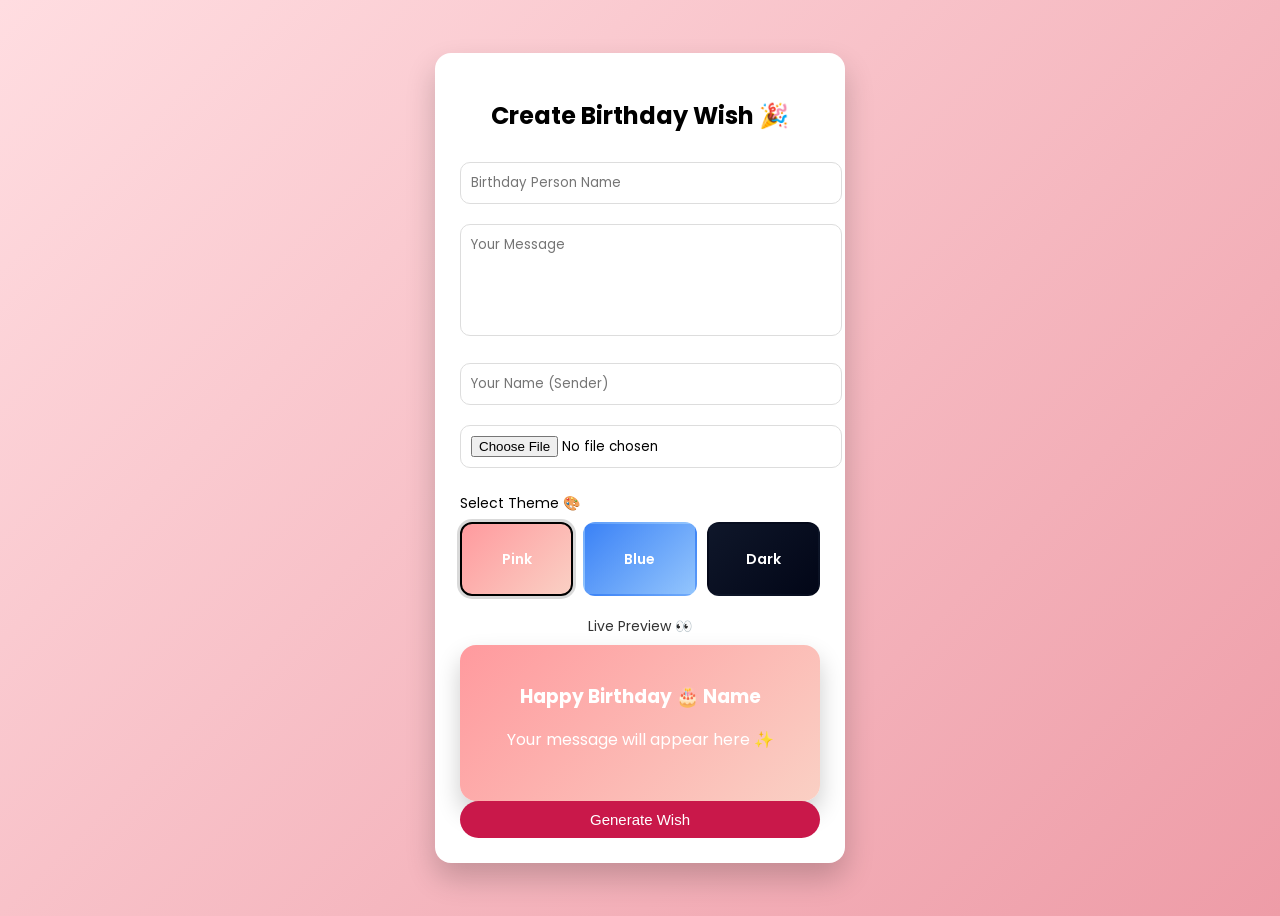
==== create.html @ 741cf22c "inital code" ====
<!DOCTYPE html>
<html lang="en">
<head>
<meta charset="UTF-8">
<title>Create Birthday Wish</title>
<meta name="viewport" content="width=device-width, initial-scale=1.0">
<link rel="stylesheet" href="css/create.css">
<link href="https://fonts.googleapis.com/css2?family=Poppins:wght@400;600&display=swap" rel="stylesheet">
</head>

<body>
<div class="form-box">
  <h2>Create Birthday Wish 🎉</h2>

  <input type="text" id="name" placeholder="Birthday Person Name" oninput="updatePreview()">
  <textarea id="msg" placeholder="Your Message" oninput="updatePreview()"></textarea>
  <input type="text" id="sender" placeholder="Your Name (Sender)">
  <input type="file" id="photo" accept="image/*">

  <div class="theme-section">
    <p>Select Theme 🎨</p>
    <div class="theme-cards">
      <div class="theme-card pink active" onclick="selectTheme('pink', this)">Pink</div>
      <div class="theme-card blue" onclick="selectTheme('blue', this)">Blue</div>
      <div class="theme-card dark" onclick="selectTheme('dark', this)">Dark</div>
    </div>
  </div>

  <div class="preview-box">
    <p class="preview-title">Live Preview 👀</p>
    <div class="preview-card pink" id="previewCard">
      <h3 id="previewName">Happy Birthday 🎂 Name</h3>
      <p id="previewMsg">Your message will appear here ✨</p>
    </div>
  </div>

  <button onclick="go()">Generate Wish</button>
</div>

<input type="hidden" id="themeInput" value="pink">

<script src="js/create.js"></script>
</body>
</html>
---- css/create.css ----
body{
  min-height:100vh;
  background:linear-gradient(135deg,#ffdde1,#ee9ca7);
  display:flex;
  align-items:center;
  justify-content:center;
  font-family:'Poppins',sans-serif;
}

.form-box{
  background:#fff;
  padding:25px;
  border-radius:16px;
  width:90%;
  max-width:360px;
  box-shadow:0 15px 30px rgba(0,0,0,.2);
  text-align:center;
}

input,
textarea{
  width:100%;
  margin:10px 0;
  padding:10px;
  border-radius:10px;
  border:1px solid #ddd;
  font-family:'Poppins',sans-serif;
}

textarea{
  resize:none;
  min-height:90px;
}

button{
  width:100%;
  padding:10px;
  border:none;
  border-radius:20px;
  background:#c9184a;
  color:#fff;
  cursor:pointer;
  font-size:15px;
  transition:0.3s;
}

button:hover{
  opacity:0.9;
}

/* THEME SECTION */
.theme-section{
  margin:15px 0;
  text-align:left;
}

.theme-section p{
  font-size:14px;
  margin-bottom:8px;
}

.theme-cards{
  display:flex;
  gap:10px;
}

.theme-card{
  flex:1;
  height:70px;
  border-radius:12px;
  display:flex;
  align-items:center;
  justify-content:center;
  cursor:pointer;
  color:#fff;
  font-weight:600;
  font-size:14px;
  border:2px solid transparent;
  transition:0.3s;
}

/* THEMES */
.theme-card.pink{
  background:linear-gradient(135deg,#ff9a9e,#fad0c4);
}

.theme-card.blue{
  background:linear-gradient(135deg,#3b82f6,#93c5fd);
}

.theme-card.dark{
  background:linear-gradient(135deg,#0f172a,#020617);
}

/* ACTIVE THEME */
.theme-card.active{
  border-color:#000;
  box-shadow:0 0 0 3px rgba(0,0,0,0.15);
}

/* PREVIEW */
.preview-box{
  margin-top:20px;
  text-align:center;
}

.preview-title{
  font-size:14px;
  margin-bottom:8px;
  color:#333;
}

.preview-card{
  border-radius:16px;
  padding:18px;
  color:#fff;
  min-height:120px;
  transition:0.3s;
  box-shadow:0 12px 25px rgba(0,0,0,0.2);
}

.preview-card h3{
  margin-bottom:8px;
}

/* PREVIEW THEMES */
.preview-card.pink{
  background:linear-gradient(135deg,#ff9a9e,#fad0c4);
}

.preview-card.blue{
  background:linear-gradient(135deg,#3b82f6,#93c5fd);
}

.preview-card.dark{
  background:linear-gradient(135deg,#0f172a,#020617);
}
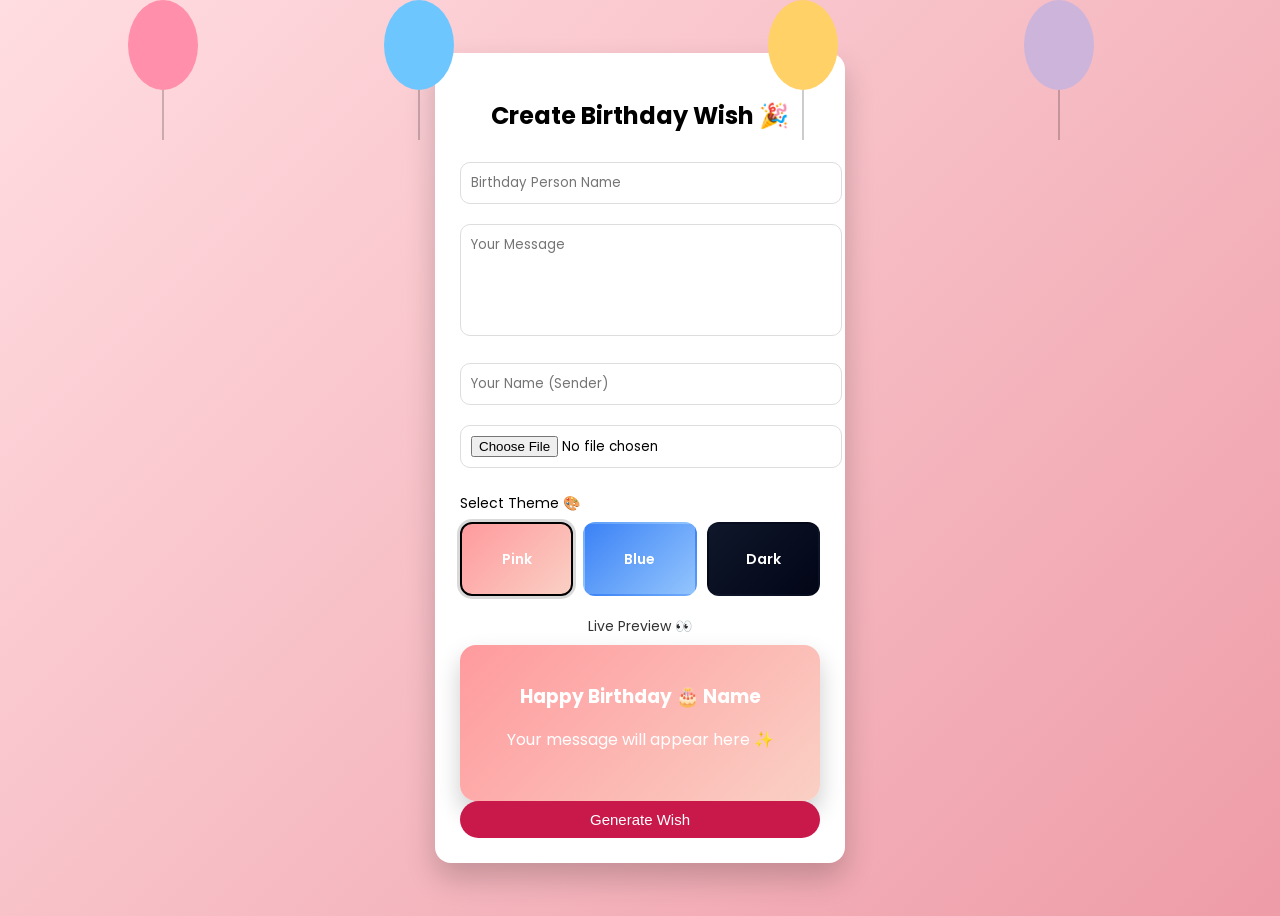
==== commit 6f9cb0cc: "add a page and updates" ====
--- a/create.html
+++ b/create.html
@@ -9,6 +9,15 @@
 </head>
 
 <body>
+
+<!-- Balloons bg part -->
+<div class="balloons">
+  <span class="balloon pink"></span>
+  <span class="balloon blue"></span>
+  <span class="balloon yellow"></span>
+  <span class="balloon purple"></span>
+</div>
+
 <div class="form-box">
   <h2>Create Birthday Wish 🎉</h2>
 
--- a/css/create.css
+++ b/css/create.css
@@ -135,3 +135,49 @@
 .preview-card.dark{
   background:linear-gradient(135deg,#0f172a,#020617);
 }
+
+/* bg bolloms */
+.balloons {
+  position: fixed;
+  inset: 0;
+  pointer-events: none;
+  z-index: 0;
+}
+
+.balloon {
+  position: absolute;
+  width: 70px;
+  height: 90px;
+  border-radius: 50%;
+  animation: floatUp 8s linear infinite;
+}
+
+.balloon::after {
+  content: "";
+  position: absolute;
+  width: 2px;
+  height: 50px;
+  background: rgba(0,0,0,0.2);
+  bottom: -50px;
+  left: 50%;
+  transform: translateX(-50%);
+}
+
+/* COLORS */
+.balloon.pink { background:#ff8fab; left:10%; animation-delay:0s; }
+.balloon.blue { background:#6ec6ff; left:30%; animation-delay:2s; }
+.balloon.yellow { background:#ffd166; left:60%; animation-delay:4s; }
+.balloon.purple { background:#cdb4db; left:80%; animation-delay:1s; }
+
+/* FLOAT ANIMATION */
+@keyframes floatUp {
+  0% {
+    bottom: -120px;
+    transform: translateX(0);
+  }
+  100% {
+    bottom: 110%;
+    transform: translateX(-20px);
+  }
+}
+
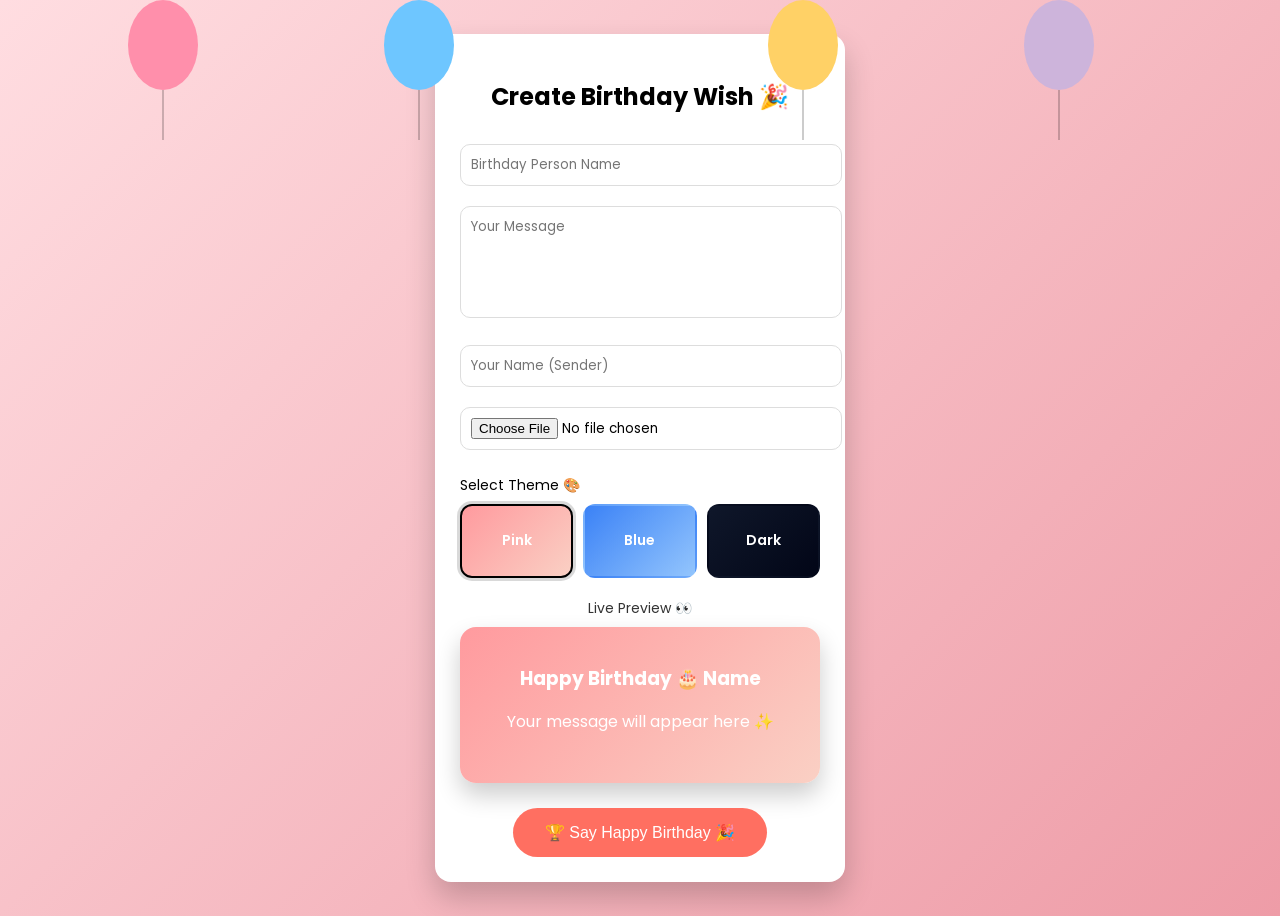
==== commit 9d80f20d: "Stop tracking .DS_Store" ====
--- a/create.html
+++ b/create.html
@@ -43,7 +43,7 @@
     </div>
   </div>
 
-  <button onclick="go()">Generate Wish</button>
+  <button onclick="go()">🏆 Say Happy Birthday 🎉</button>
 </div>
 
 <input type="hidden" id="themeInput" value="pink">
--- a/css/create.css
+++ b/css/create.css
@@ -32,22 +32,22 @@
   min-height:90px;
 }
 
-button{
-  width:100%;
-  padding:10px;
-  border:none;
-  border-radius:20px;
-  background:#c9184a;
-  color:#fff;
-  cursor:pointer;
-  font-size:15px;
-  transition:0.3s;
+button {
+  margin-top: 25px;
+  padding: 15px 32px;
+  font-size: 1rem;
+  border: none;
+  border-radius: 30px;
+  background: #ff6f61;
+  color: white;
+  cursor: pointer;
+  transition: all 0.25s ease;
 }
 
-button:hover{
-  opacity:0.9;
+button:hover {
+  transform: translateY(-3px);
+  box-shadow: 0 10px 25px rgba(0, 0, 0, 0.25);
 }
-
 /* THEME SECTION */
 .theme-section{
   margin:15px 0;
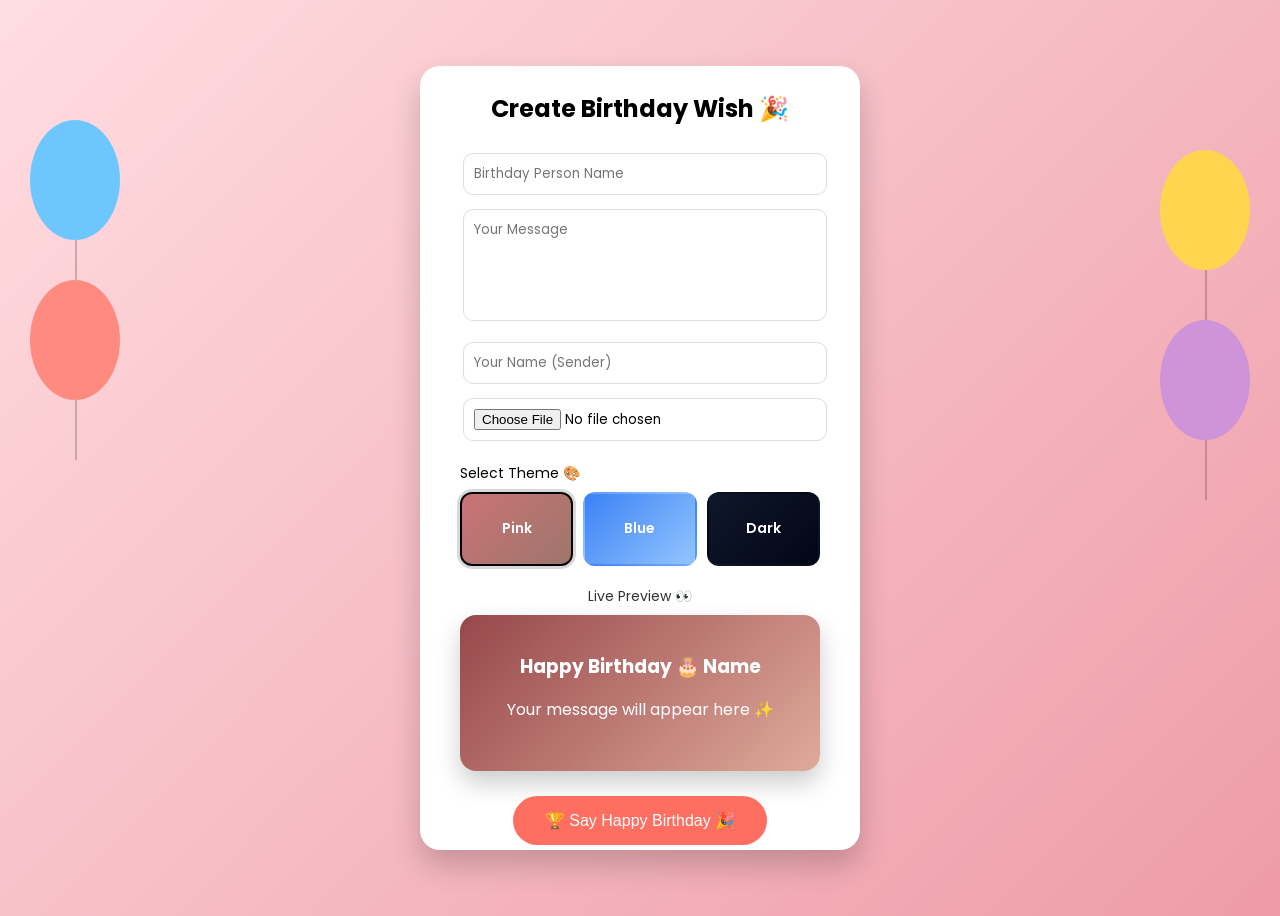
==== commit 5df7ebb2: "updates parameters" ====
--- a/create.html
+++ b/create.html
@@ -11,12 +11,10 @@
 <body>
 
 <!-- Balloons bg part -->
-<div class="balloons">
-  <span class="balloon pink"></span>
-  <span class="balloon blue"></span>
-  <span class="balloon yellow"></span>
-  <span class="balloon purple"></span>
-</div>
+  <div class="balloon left blue"></div>
+  <div class="balloon left red"></div>
+  <div class="balloon right yellow"></div>
+  <div class="balloon right purple"></div>
 
 <div class="form-box">
   <h2>Create Birthday Wish 🎉</h2>
@@ -50,4 +48,4 @@
 
 <script src="js/create.js"></script>
 </body>
-</html>
+</html>
--- a/css/create.css
+++ b/css/create.css
@@ -9,8 +9,8 @@
 
 .form-box{
   background:#fff;
-  padding:25px;
-  border-radius:16px;
+  padding:5px 40px;
+  border-radius:20px;
   width:90%;
   max-width:360px;
   box-shadow:0 15px 30px rgba(0,0,0,.2);
@@ -19,8 +19,8 @@
 
 input,
 textarea{
-  width:100%;
-  margin:10px 0;
+  width:95%;
+  margin:7px 3px;
   padding:10px;
   border-radius:10px;
   border:1px solid #ddd;
@@ -32,6 +32,7 @@
   min-height:90px;
 }
 
+/* button  */
 button {
   margin-top: 25px;
   padding: 15px 32px;
@@ -43,12 +44,12 @@
   cursor: pointer;
   transition: all 0.25s ease;
 }
-
 button:hover {
-  transform: translateY(-3px);
+  transform: translateY(-10px);
   box-shadow: 0 10px 25px rgba(0, 0, 0, 0.25);
 }
-/* THEME SECTION */
+
+/* theme-section */
 .theme-section{
   margin:15px 0;
   text-align:left;
@@ -78,10 +79,13 @@
   border:2px solid transparent;
   transition:0.3s;
 }
+.theme-card:hover {
+  transform: translateY(-3px);
+  box-shadow: 0 10px 25px rgba(0, 0, 0, 0.25);
+}
 
-/* THEMES */
 .theme-card.pink{
-  background:linear-gradient(135deg,#ff9a9e,#fad0c4);
+  background:linear-gradient(135deg,#ca7375,#9d766c);
 }
 
 .theme-card.blue{
@@ -92,13 +96,12 @@
   background:linear-gradient(135deg,#0f172a,#020617);
 }
 
-/* ACTIVE THEME */
 .theme-card.active{
   border-color:#000;
   box-shadow:0 0 0 3px rgba(0,0,0,0.15);
 }
 
-/* PREVIEW */
+/* preview-box theme*/
 .preview-box{
   margin-top:20px;
   text-align:center;
@@ -118,66 +121,57 @@
   transition:0.3s;
   box-shadow:0 12px 25px rgba(0,0,0,0.2);
 }
+.preview-card:hover {
+  transform: translateY(-3px);
+  box-shadow: 0 10px 25px rgba(0, 0, 0, 0.25);
+}
 
 .preview-card h3{
   margin-bottom:8px;
 }
 
-/* PREVIEW THEMES */
+/* preview-box theme color */
 .preview-card.pink{
-  background:linear-gradient(135deg,#ff9a9e,#fad0c4);
+  background:linear-gradient(135deg,#97474a,#dfaa9b);
 }
 
 .preview-card.blue{
-  background:linear-gradient(135deg,#3b82f6,#93c5fd);
+  background:linear-gradient(135deg,#2973ea,#72a5de);
 }
 
 .preview-card.dark{
-  background:linear-gradient(135deg,#0f172a,#020617);
+  background:linear-gradient(135deg,#000000,#4b4f61);
 }
 
 /* bg bolloms */
-.balloons {
-  position: fixed;
-  inset: 0;
-  pointer-events: none;
-  z-index: 0;
-}
-
 .balloon {
   position: absolute;
-  width: 70px;
-  height: 90px;
+  width: 90px;
+  height: 120px;
   border-radius: 50%;
-  animation: floatUp 8s linear infinite;
+  animation: float 6s ease-in-out infinite;
 }
 
 .balloon::after {
   content: "";
   position: absolute;
   width: 2px;
-  height: 50px;
+  height: 60px;
   background: rgba(0,0,0,0.2);
-  bottom: -50px;
+  bottom: -60px;
   left: 50%;
-  transform: translateX(-50%);
+}
+.left { left: 30px; }
+.right { right: 30px; }
+
+.yellow { background: #ffd54f; top: 150px; }
+.purple { background: #ce93d8; top: 320px; }
+.blue { background: #6ec6ff; top: 120px; }
+.red { background: #ff8a80; top: 280px; }
+
+
+@keyframes float {
+  0%, 100% { transform: translateY(0); }
+  50% { transform: translateY(-200px); }
 }
 
-/* COLORS */
-.balloon.pink { background:#ff8fab; left:10%; animation-delay:0s; }
-.balloon.blue { background:#6ec6ff; left:30%; animation-delay:2s; }
-.balloon.yellow { background:#ffd166; left:60%; animation-delay:4s; }
-.balloon.purple { background:#cdb4db; left:80%; animation-delay:1s; }
-
-/* FLOAT ANIMATION */
-@keyframes floatUp {
-  0% {
-    bottom: -120px;
-    transform: translateX(0);
-  }
-  100% {
-    bottom: 110%;
-    transform: translateX(-20px);
-  }
-}
-
